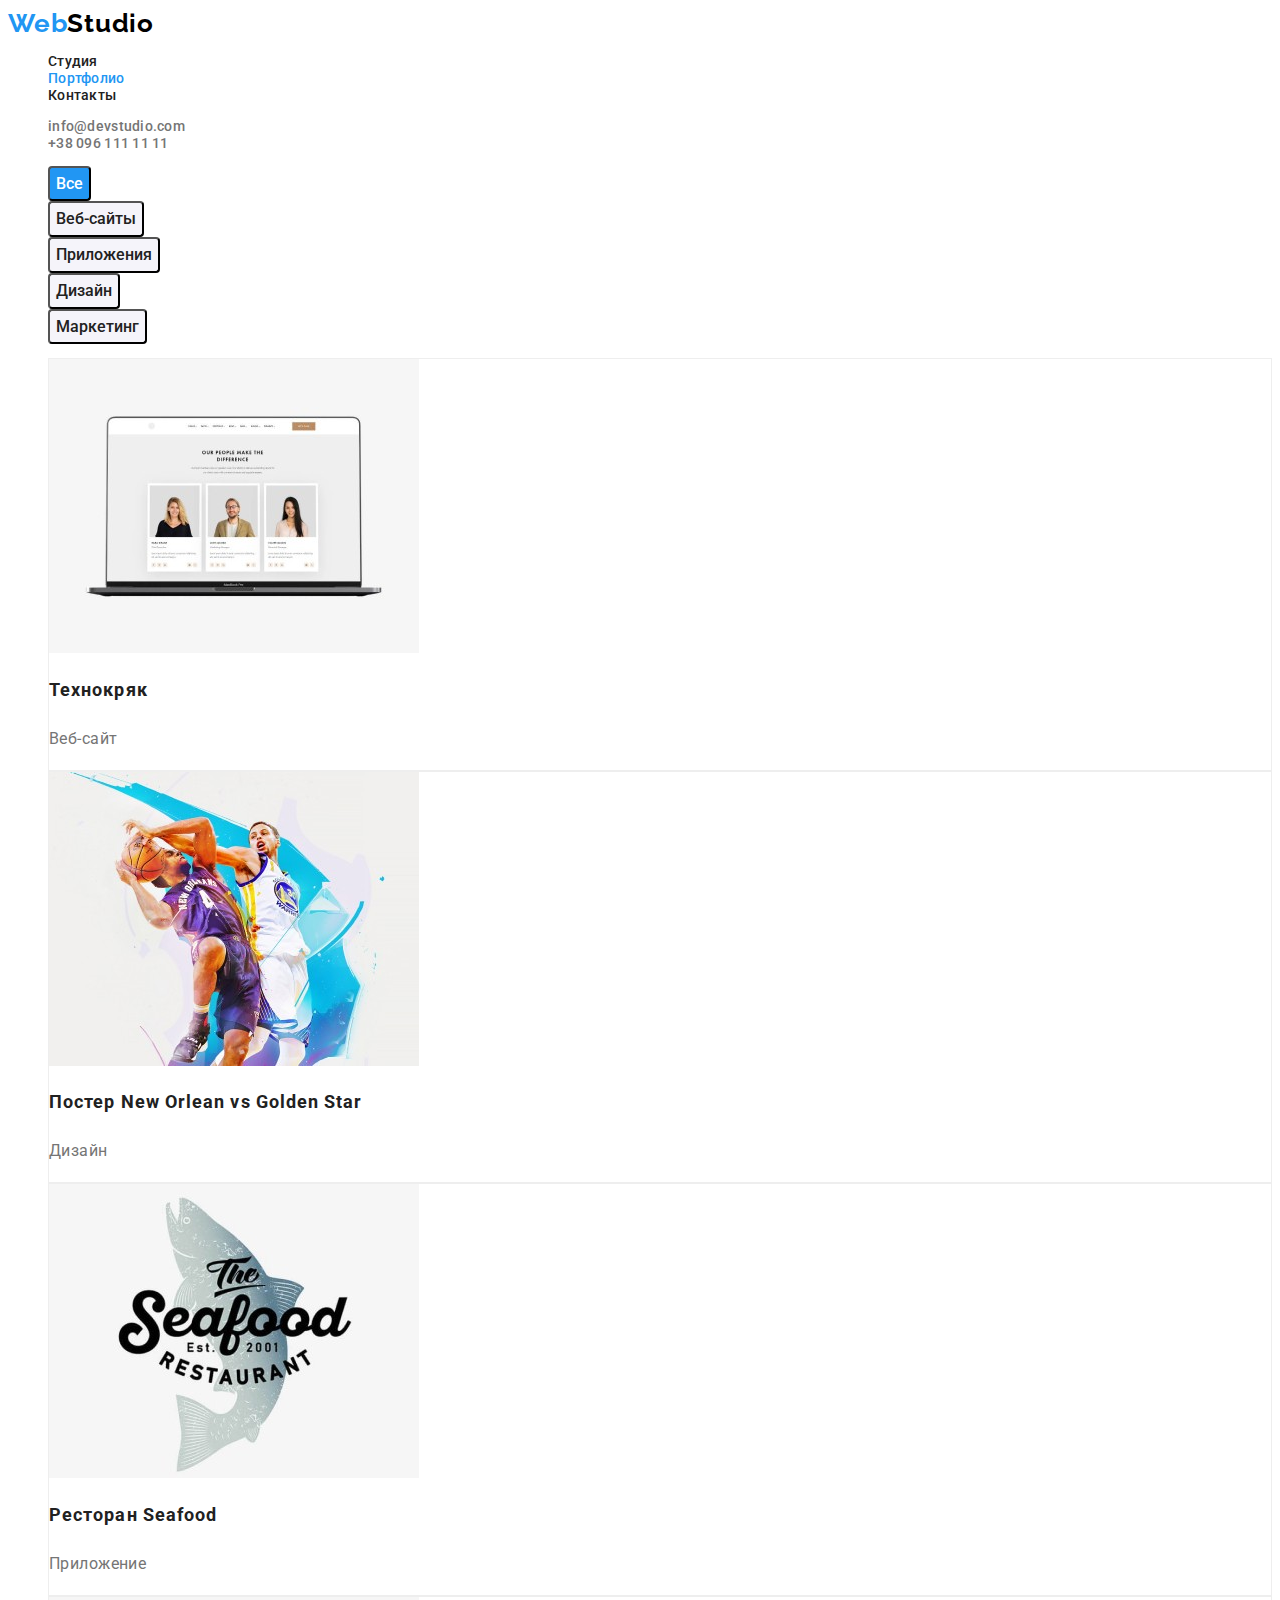
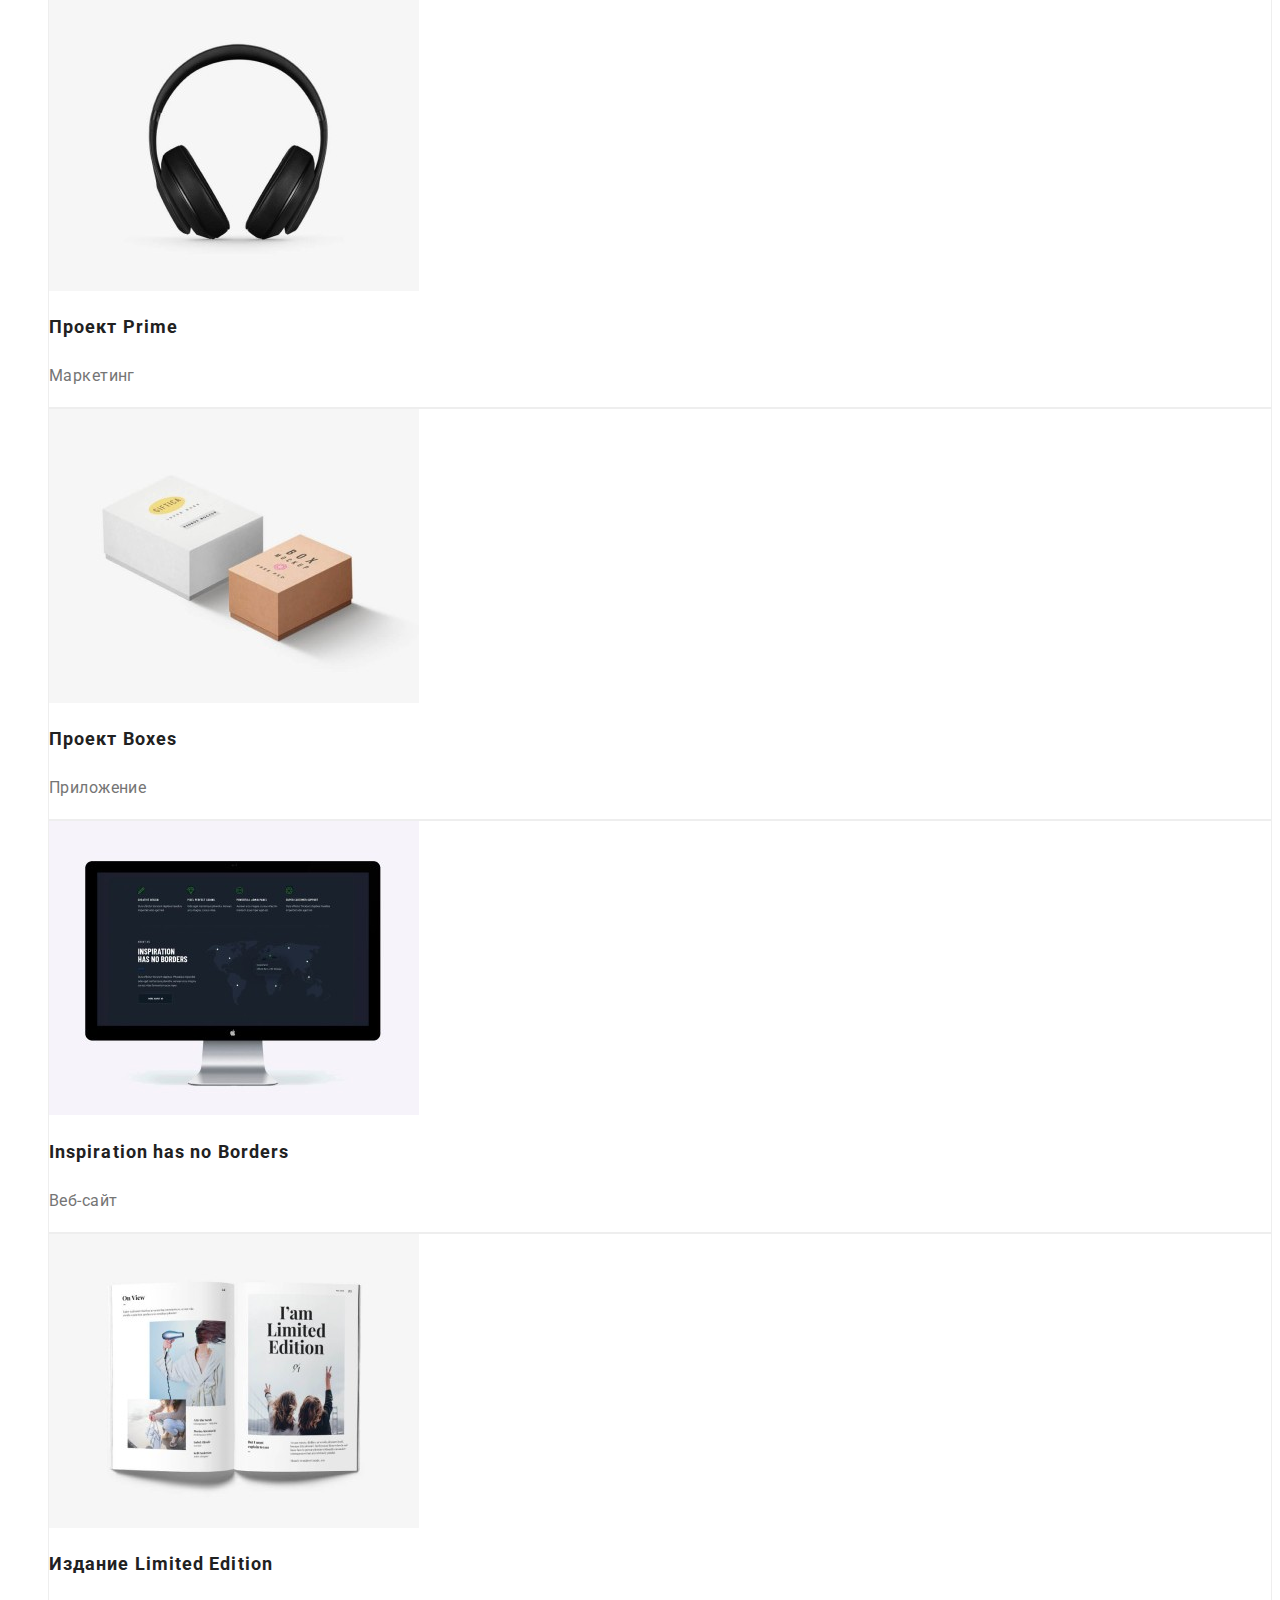
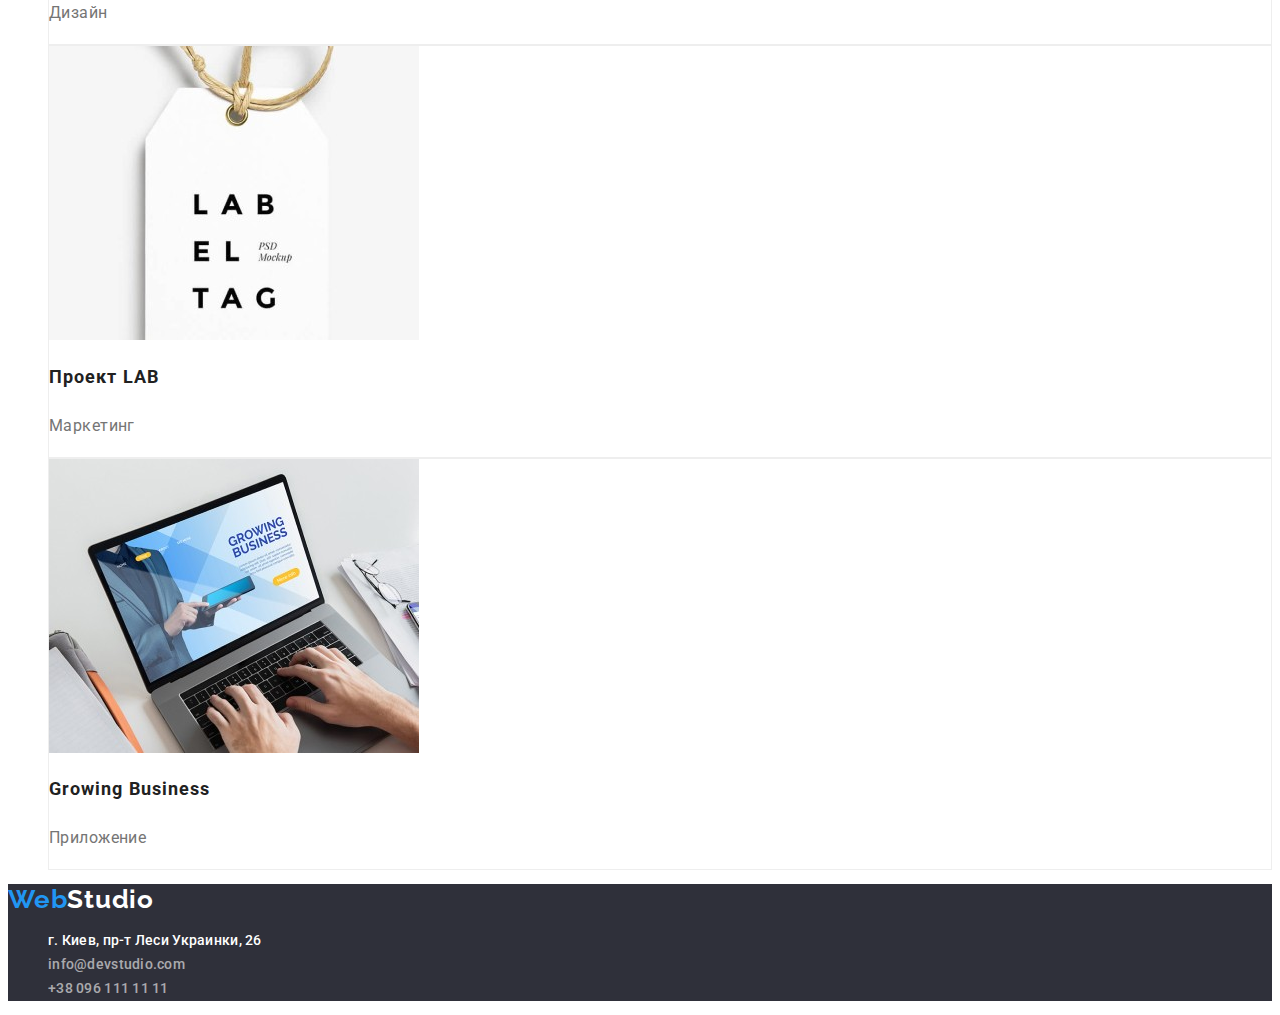
==== portfolio.html @ 84f5061e "Initial commit" ====
<!DOCTYPE html>
<html lang="en">
  <head>
    <meta charset="UTF-8" />
    <meta http-equiv="X-UA-Compatible" content="IE=edge" />
    <meta name="viewport" content="width=device-width, initial-scale=1.0" />
    <title>Portfolio</title>
    <!-- Project fonts -->
    <link rel="preconnect" href="https://fonts.googleapis.com" />
    <link rel="preconnect" href="https://fonts.gstatic.com" crossorigin />
    <link
      href="https://fonts.googleapis.com/css2?family=Raleway:wght@700&family=Roboto:wght@400;500;700;900&display=swap"
      rel="stylesheet" />
    <!-- Custom styles -->
    <link rel="stylesheet" href="./css/styles.css" />
  </head>
  <body>
    <!-- Шапка сайту -->
    <header class="header">
      <a href="./index.html" class="logo">Web<span class="logo-black">Studio</span> </a>
      <nav class="navigator">
        <ul class="list">
          <li><a class="navigator-link" href="./index.html">Студия</a></li>
          <li><a class="navigator-link current" href="./portfolio.html">Портфолио</a></li>
          <li><a class="navigator-link" href="#contacts">Контакты</a></li>
        </ul>
      </nav>
      <ul class="list">
        <li><a class="contacts-item" href="mailto:info@devstudio.com">info@devstudio.com</a></li>
        <li><a class="contacts-item" href="tel:380961111111">+38 096 111 11 11</a></li>
      </ul>
    </header>
    <main>
      <h1 class="invisible">Портфолио</h1>
      <!-- Кнопки вибору -->
      <ul class="list cards-btn">
        <li><button class="btn current" type="button">Все</button></li>
        <li><button class="btn" type="button">Веб-сайты</button></li>
        <li><button class="btn" type="button">Приложения</button></li>
        <li><button class="btn" type="button">Дизайн</button></li>
        <li><button class="btn" type="button">Маркетинг</button></li>
      </ul>
      <!-- Картки вибіркового перегляду  -->
      <ul class="list cards">
        <li class="item">
        <a class="card" href="">
            <img src="./images/portfolio/img1.jpg" width="370" alt="Технокряк" />
            <h2 class="card-title" >Технокряк</h2>
            <p class="card-type" >Веб-сайт</p>
          </a>
        </li>
        <li class="item">
          <a class="card" href="">
            <img
              src="./images/portfolio/img2.jpg"
              width="370"
              alt="Постер New Orlean vs Golden Star"
            />
            <h2 class="card-title">Постер New Orlean vs Golden Star</h2>
            <p class="card-type">Дизайн</p>
          </a>
        </li>
        <li class="item">
          <a class="card" href="">
            <img src="./images/portfolio/img3.jpg" width="370" alt="Ресторан Seafood" />
            <h2 class="card-title">Ресторан Seafood</h2>
            <p class="card-type">Приложение</p>
          </a>
        </li>
        <li class="item">
          <a class="card" href="">
            <img src="./images/portfolio/img4.jpg" width="370" alt="Проект Prime" />
            <h2 class="card-title">Проект Prime</h2>
            <p class="card-type">Маркетинг</p>
          </a>
        </li>
        <li class="item">
          <a class="card" href="">
            <img src="./images/portfolio/img5.jpg" width="370" alt="Проект Boxes" />
            <h2 class="card-title">Проект Boxes</h2>
            <p class="card-type">Приложение</p>
          </a>
        </li>
        <li class="item">
          <a class="card" href="">
            <img src="./images/portfolio/img6.jpg" width="370" alt="Inspiration has no Borders" />
            <h2 class="card-title">Inspiration has no Borders</h2>
            <p class="card-type">Веб-сайт</p>
          </a>
        </li>
        <li class="item">
          <a class="card" href="">
            <img src="./images/portfolio/img7.jpg" width="370" alt="Издание Limited Edition" />
            <h2 class="card-title">Издание Limited Edition</h2>
            <p class="card-type">Дизайн</p>
          </a>
        </li>
        <li class="item">
          <a class="card" href="">
            <img src="./images/portfolio/img8.jpg" width="370" alt="Проект LAB" />
            <h2 class="card-title">Проект LAB</h2>
            <p class="card-type">Маркетинг</p>
          </a>
        </li>
        <li class="item">
          <a class="card" href="">
            <img src="./images/portfolio/img9.jpg" width="370" alt="Growing Business" />
            <h2 class="card-title">Growing Business</h2>
            <p class="card-type">Приложение</p>
          </a>
        </li>
      </ul>
    </main>
    <footer class="footer">
      <a class="logo" href="./index.html">Web<span class="logo-white">Studio</span> </a>
      <address class="address" id="contacts">
        <ul class="list">
          <li>
            <a
              class="contacts-item ads"
              href="//goo.gl/maps/XvVAJL7zwZZcy64VA"
              target="_blank"
              rel="noopener noreferrer"
              >г. Киев, пр-т Леси Украинки, 26</a
            >
          </li>
          <li><a class="contacts-item mail" href="mailto:info@devstudio.com">info@devstudio.com</a></li>
          <li><a class="contacts-item tel" href="tel:380961111111">+38 096 111 11 11</a></li>
        </ul>
      </address>
    </footer>
  </body>
</html>
---- css/styles.css ----
:root {
    /*    Шрифти    */
    --primary-font: 'Roboto',  sans-serif;
    --secondary-font: 'Raleway', sans-serif;
    /*    Колір тексту    */
    --primary-text-color: #212121;
    --secondary-text-color: #757575;
    --third-text-color: #FFFFFF;
    --accent-color: #2196f3;
    /*    Колір фону    */
    --primary-bg-color: #FFFFFF;
    --secondary-bg-color: #F5F4FA;
}

body {
    background-color:var(--primary-bg-color);
    font-family: var(--primary-font);
    font-size: 14px;
    line-height: 1.17;
    letter-spacing: 0.03em;
 }

.list{ list-style: none;}
/* Прибираємо підкреслення посилань */
/* a {    text-decoration: none;} */
/* Прибирає маркування списків */
/* li {     list-style: none;} */


/* ============================== */
/*          H e a d e r           */
/* ============================== */

.header {background: var(--primary-bg-color);}

/* логотип */
.logo {
    color: var(--accent-color);
    font-family: var(--secondary-font);
    font-weight: 700;
    font-size: 26px;
    line-height: 1.19;
    letter-spacing: 0.03em;
    text-decoration: none;
}

.logo-black {
    color: black;
}
.logo-white {
    color: white;
}

/* меню навігатора */
.navigator-link {
    color: var(--primary-text-color);
    /* font-family: var(--primary-font); */
    font-weight: 500;
    line-height: 1.14;
    letter-spacing: 0.02em;
    text-decoration: none;
}
.navigator-link:hover,
.navigator-link:focus,
.current {
    color: var(--accent-color);
}

/* контакти */
.contacts-item {
    font-weight: 500;
    line-height: 1.14;
    letter-spacing: 0.02em;
    list-style: none;
    text-decoration: none;
    color: var(--secondary-text-color);
}
.contacts-item:hover,
.contacts-item:focus {
    color: var(--accent-color);
}

/* ============================== */
/*            M a i n             */ 
/* ============================== */

/* Секція "герой" */
.hero {
    background-color: #2F303A;
}
.hero-title {  
    font-weight: 900;
    font-size: 44px;
    line-height: 1.36;
    text-align: center;
    letter-spacing: 0.06em;
    text-transform: uppercase;
    color: var(--third-text-color);
}
.hero-btn {
    font-family:inherit;
    font-weight: 700;
    font-size: 16px;
    line-height: 1.88;
    letter-spacing: 0.06em;
    cursor: pointer;
    background-color: var(--accent-color);
    color: var(--third-text-color);
}


/* Назви секцій  */
.section-title {
    font-weight: 700;
    font-size: 36px;
    line-height: 1.16;
    text-align: center;
    color: var(--primary-text-color);
}

/* Секція "Переваги" */
.invisible {
    position: absolute;
    white-space: nowrap;
    width: 1px;
    height: 1px;
    overflow: hidden;
    border: 0;
    padding: 0;
    clip: rect(0 0 0 0);
    clip-path: inset(50%);
    margin: -1px;
}
.advantage {
    font-weight: 700;
    font-size: 14px;
    line-height: 1.14;
    text-transform: uppercase;
    color: var(--primary-text-color);
} 
.text {
    line-height: 1.71;
    color:var(--secondary-text-color);
}

/* Секція "Команда" */

.comand {
    background: var(--secondary-bg-color);
}
.comand-card{
    background: var(--primary-bg-color);
    box-shadow: 0px 1px 3px rgba(0, 0, 0, 0.12),
    0px 1px 1px rgba(0, 0, 0, 0.14),
    0px 2px 1px rgba(0, 0, 0, 0.2);
    border-radius: 0px 0px 4px 4px;
}
.person {
    font-weight: 500;
    font-size: 16px;
    line-height: 1.19;
    text-align: center;
}
.person-prof {
    font-size: 16px;
    line-height: 1.19;
    text-align: center;    
    color: var(--secondary-text-color);
}

/* ============================== */
/*         F o o t e r            */
/* ============================== */

.footer {
    background: #2F303A;
}
/* .footer .contacts-item{
    font-weight: 400;
    line-height: 1.71;
    font-style: normal; 
} */
.address {
    line-height: 1.71;
    font-style: normal;
}
.ads {
    text-decoration: none;
    color:var(--third-text-color)
}
.mail, .tel{
    text-decoration: none;
    color: rgba(255, 255, 255, 0.6);
}

/* ============================== */
/*      P o r t f o l i o         */
/* ============================== */


/* Портфолио - кнопки */
.btn {
    font-family: inherit;
    font-weight: 500;
    font-size: 16px;
    line-height: 1.86;
    text-align: center;
    color: var(--primary-text-color);
    background: var(--secondary-bg-color);
    border-radius: 4px;
}
.btn:hover, 
.btn:focus {
    color: var(--third-text-color);
    background: var(--accent-color);
    box-shadow: 0px 3px 1px rgba(0, 0, 0, 0.1),
    0px 1px 2px rgba(0, 0, 0, 0.08),
    0px 2px 2px rgba(0, 0, 0, 0.12);
    border-radius: 4px;
    cursor:pointer;
}
.btn.current {
    color: var(--third-text-color);
    background: var(--accent-color);
}

/* Портфоліо - картки */
.cards>.item{
    background: var(--primary-bg-color);
    border: 1px solid #EEEEEE;
    box-sizing: border-box;
}
.card {
    text-decoration: none;
}
.card-title{
    font-weight: 700;
    font-size: 18px;
    line-height: 2;
    letter-spacing: 0.06em;
    color: var(--primary-text-color)
}
.card-type{
    font-size: 16px;
    line-height: 1.88;
    color: var(--secondary-text-color);
}
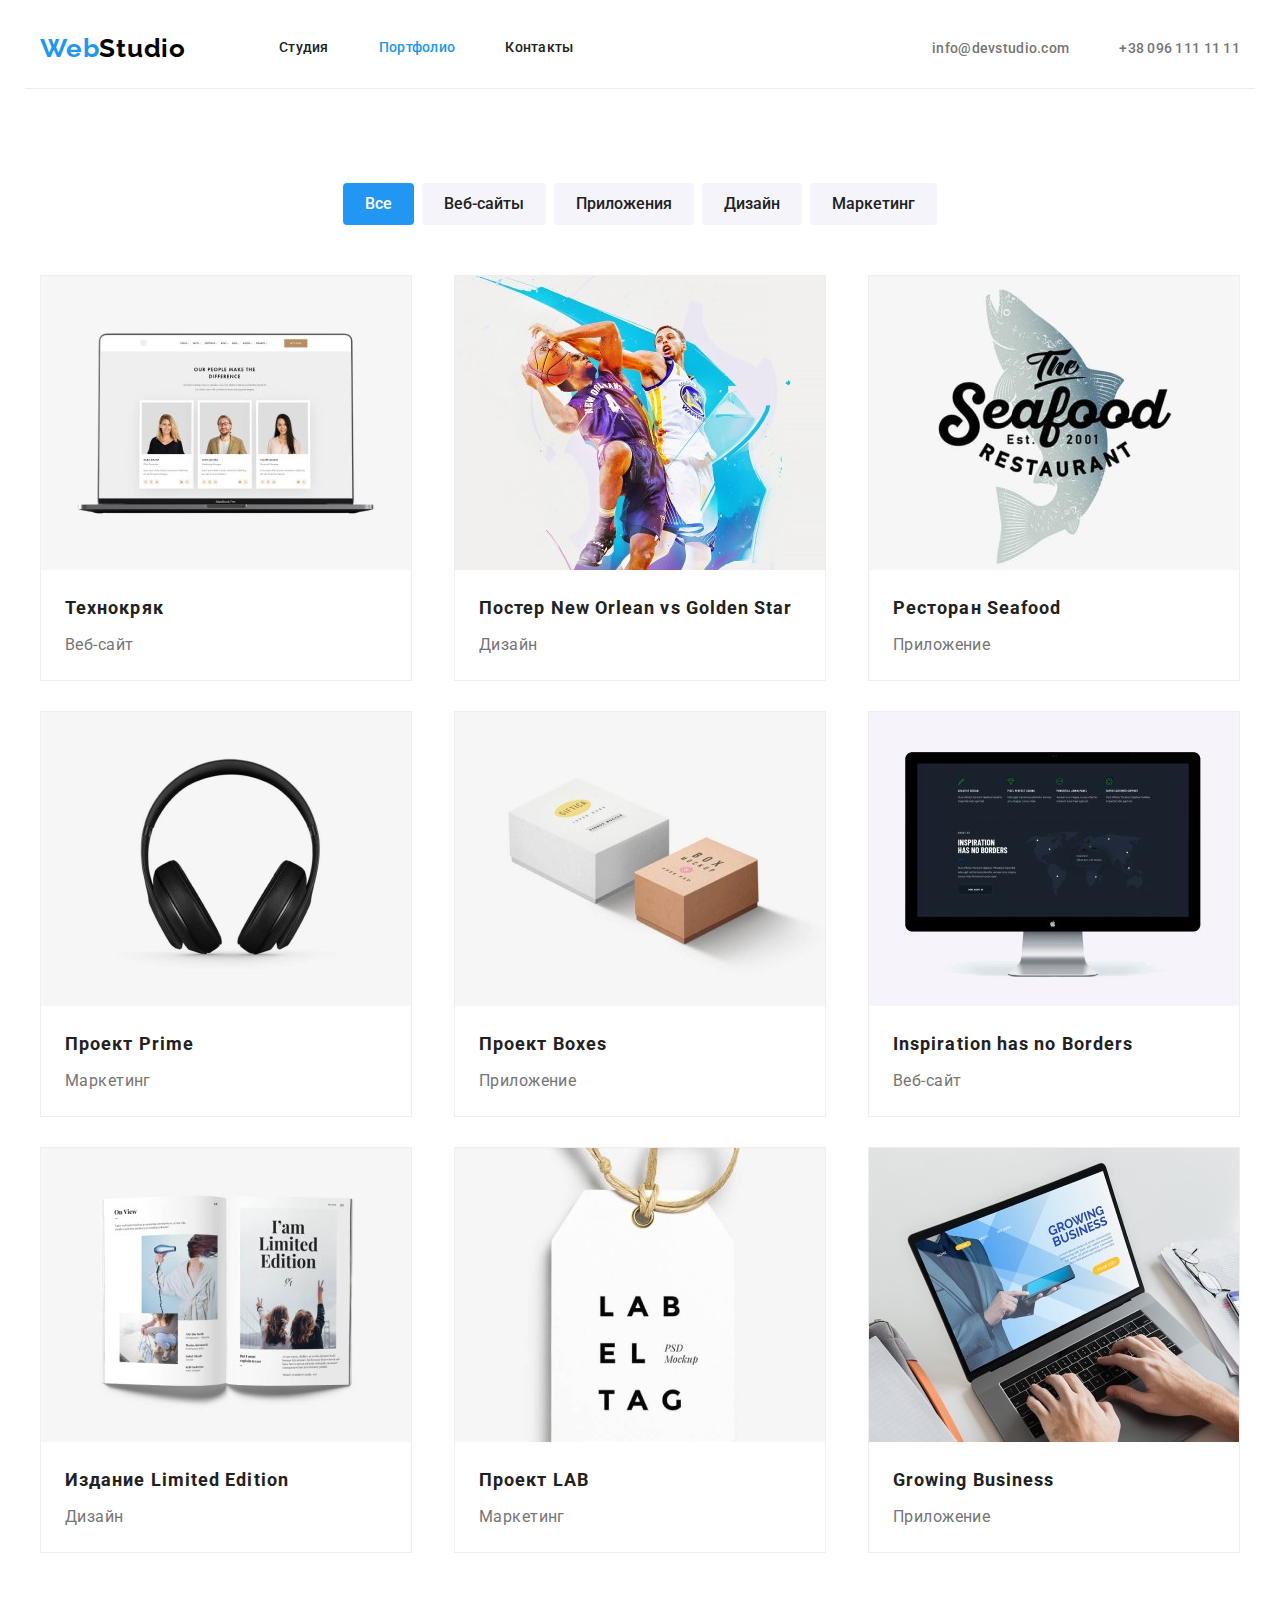
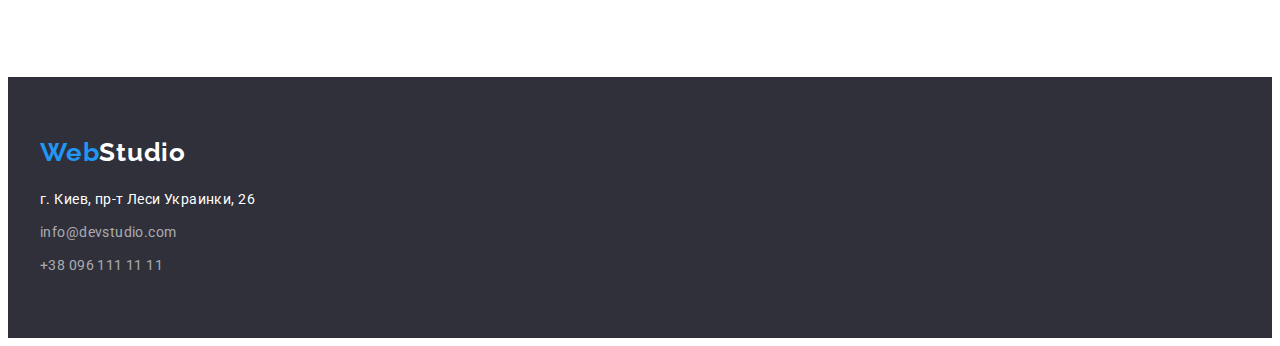
==== commit e62c1f55: "add blocks and flexboxes" ====
--- a/portfolio.html
+++ b/portfolio.html
@@ -10,124 +10,173 @@
     <link rel="preconnect" href="https://fonts.gstatic.com" crossorigin />
     <link
       href="https://fonts.googleapis.com/css2?family=Raleway:wght@700&family=Roboto:wght@400;500;700;900&display=swap"
-      rel="stylesheet" />
+      rel="stylesheet"
+    />
+    <!-- Normalize -->
+    <link
+      rel="stylesheet"
+      href="https://cdnjs.cloudflare.com/ajax/libs/modern-normalize/1.1.0/modern-normalize.min.css"
+      integrity="sha512-wpPYUAdjBVSE4KJnH1VR1HeZfpl1ub8YT/NKx4PuQ5NmX2tKuGu6U/JRp5y+Y8XG2tV+wKQpNHVUX03MfMFn9Q=="
+      crossorigin="anonymous"
+      referrerpolicy="no-referrer"
+    />
     <!-- Custom styles -->
     <link rel="stylesheet" href="./css/styles.css" />
   </head>
   <body>
     <!-- Шапка сайту -->
     <header class="header">
-      <a href="./index.html" class="logo">Web<span class="logo-black">Studio</span> </a>
-      <nav class="navigator">
-        <ul class="list">
-          <li><a class="navigator-link" href="./index.html">Студия</a></li>
-          <li><a class="navigator-link current" href="./portfolio.html">Портфолио</a></li>
-          <li><a class="navigator-link" href="#contacts">Контакты</a></li>
+      <div class="container header-container">
+        <a href="./index.html" class="logo">Web<span class="logo-black">Studio</span> </a>
+        <nav class="navigator">
+          <ul class="list navigator-list">
+            <li class="navigator-item"><a class="navigator-link" href="./index.html">Студия</a></li>
+            <li class="navigator-item">
+              <a class="navigator-link current" href="./portfolio.html">Портфолио</a>
+            </li>
+            <li class="navigator-item"><a class="navigator-link" href="#contacts">Контакты</a></li>
+          </ul>
+        </nav>
+        <ul class="list contacts-list">
+          <li class="contacts-item">
+            <a class="contacts" href="mailto:info@devstudio.com">info@devstudio.com</a>
+          </li>
+          <li class="contacts-item">
+            <a class="contacts" href="tel:380961111111">+38 096 111 11 11</a>
+          </li>
         </ul>
-      </nav>
-      <ul class="list">
-        <li><a class="contacts-item" href="mailto:info@devstudio.com">info@devstudio.com</a></li>
-        <li><a class="contacts-item" href="tel:380961111111">+38 096 111 11 11</a></li>
-      </ul>
+      </div>
     </header>
     <main>
-      <h1 class="invisible">Портфолио</h1>
-      <!-- Кнопки вибору -->
-      <ul class="list cards-btn">
-        <li><button class="btn current" type="button">Все</button></li>
-        <li><button class="btn" type="button">Веб-сайты</button></li>
-        <li><button class="btn" type="button">Приложения</button></li>
-        <li><button class="btn" type="button">Дизайн</button></li>
-        <li><button class="btn" type="button">Маркетинг</button></li>
-      </ul>
-      <!-- Картки вибіркового перегляду  -->
-      <ul class="list cards">
-        <li class="item">
-        <a class="card" href="">
-            <img src="./images/portfolio/img1.jpg" width="370" alt="Технокряк" />
-            <h2 class="card-title" >Технокряк</h2>
-            <p class="card-type" >Веб-сайт</p>
-          </a>
-        </li>
-        <li class="item">
-          <a class="card" href="">
-            <img
-              src="./images/portfolio/img2.jpg"
-              width="370"
-              alt="Постер New Orlean vs Golden Star"
-            />
-            <h2 class="card-title">Постер New Orlean vs Golden Star</h2>
-            <p class="card-type">Дизайн</p>
-          </a>
-        </li>
-        <li class="item">
-          <a class="card" href="">
-            <img src="./images/portfolio/img3.jpg" width="370" alt="Ресторан Seafood" />
-            <h2 class="card-title">Ресторан Seafood</h2>
-            <p class="card-type">Приложение</p>
-          </a>
-        </li>
-        <li class="item">
-          <a class="card" href="">
-            <img src="./images/portfolio/img4.jpg" width="370" alt="Проект Prime" />
-            <h2 class="card-title">Проект Prime</h2>
-            <p class="card-type">Маркетинг</p>
-          </a>
-        </li>
-        <li class="item">
-          <a class="card" href="">
-            <img src="./images/portfolio/img5.jpg" width="370" alt="Проект Boxes" />
-            <h2 class="card-title">Проект Boxes</h2>
-            <p class="card-type">Приложение</p>
-          </a>
-        </li>
-        <li class="item">
-          <a class="card" href="">
-            <img src="./images/portfolio/img6.jpg" width="370" alt="Inspiration has no Borders" />
-            <h2 class="card-title">Inspiration has no Borders</h2>
-            <p class="card-type">Веб-сайт</p>
-          </a>
-        </li>
-        <li class="item">
-          <a class="card" href="">
-            <img src="./images/portfolio/img7.jpg" width="370" alt="Издание Limited Edition" />
-            <h2 class="card-title">Издание Limited Edition</h2>
-            <p class="card-type">Дизайн</p>
-          </a>
-        </li>
-        <li class="item">
-          <a class="card" href="">
-            <img src="./images/portfolio/img8.jpg" width="370" alt="Проект LAB" />
-            <h2 class="card-title">Проект LAB</h2>
-            <p class="card-type">Маркетинг</p>
-          </a>
-        </li>
-        <li class="item">
-          <a class="card" href="">
-            <img src="./images/portfolio/img9.jpg" width="370" alt="Growing Business" />
-            <h2 class="card-title">Growing Business</h2>
-            <p class="card-type">Приложение</p>
-          </a>
-        </li>
-      </ul>
+      <section class="section portfolio">
+        <h1 class="invisible">Портфолио</h1>
+        <!-- Кнопки вибору -->
+        <div class="container">
+          <ul class="list btn-list">
+            <li class="btn-item"><button class="btn current" type="button">Все</button></li>
+            <li class="btn-item"><button class="btn" type="button">Веб-сайты</button></li>
+            <li class="btn-item"><button class="btn" type="button">Приложения</button></li>
+            <li class="btn-item"><button class="btn" type="button">Дизайн</button></li>
+            <li class="btn-item"><button class="btn" type="button">Маркетинг</button></li>
+          </ul>
+        </div>
+        <!-- Картки вибіркового перегляду  -->
+        <div class="container">
+          <ul class="list cards-list">
+            <li class="cards-item">
+              <a class="card" href="">
+                <img src="./images/portfolio/img1.jpg" width="370" alt="Технокряк" />
+                <div class="card-text-bloc">
+                  <h2 class="card-title">Технокряк</h2>
+                  <p class="card-type">Веб-сайт</p>
+                </div>
+              </a>
+            </li>
+            <li class="cards-item">
+              <a class="card" href="">
+                <img
+                  src="./images/portfolio/img2.jpg"
+                  width="370"
+                  alt="Постер New Orlean vs Golden Star"
+                />
+                <div class="card-text-bloc">
+                  <h2 class="card-title">Постер New Orlean vs Golden Star</h2>
+                  <p class="card-type">Дизайн</p>
+                </div>
+              </a>
+            </li>
+            <li class="cards-item">
+              <a class="card" href="">
+                <img src="./images/portfolio/img3.jpg" width="370" alt="Ресторан Seafood" />
+                <div class="card-text-bloc">
+                  <h2 class="card-title">Ресторан Seafood</h2>
+                  <p class="card-type">Приложение</p>
+                </div>
+              </a>
+            </li>
+            <li class="cards-item">
+              <a class="card" href="">
+                <img src="./images/portfolio/img4.jpg" width="370" alt="Проект Prime" />
+                <div class="card-text-bloc">
+                  <h2 class="card-title">Проект Prime</h2>
+                  <p class="card-type">Маркетинг</p>
+                </div>
+              </a>
+            </li>
+            <li class="cards-item">
+              <a class="card" href="">
+                <img src="./images/portfolio/img5.jpg" width="370" alt="Проект Boxes" />
+                <div class="card-text-bloc">
+                  <h2 class="card-title">Проект Boxes</h2>
+                  <p class="card-type">Приложение</p>
+                </div>
+              </a>
+            </li>
+            <li class="cards-item">
+              <a class="card" href="">
+                <img
+                  src="./images/portfolio/img6.jpg"
+                  width="370"
+                  alt="Inspiration has no Borders"
+                />
+                <div class="card-text-bloc">
+                  <h2 class="card-title">Inspiration has no Borders</h2>
+                  <p class="card-type">Веб-сайт</p>
+                </div>
+              </a>
+            </li>
+            <li class="cards-item">
+              <a class="card" href="">
+                <img src="./images/portfolio/img7.jpg" width="370" alt="Издание Limited Edition" />
+                <div class="card-text-bloc">
+                  <h2 class="card-title">Издание Limited Edition</h2>
+                  <p class="card-type">Дизайн</p>
+                </div>
+              </a>
+            </li>
+            <li class="cards-item">
+              <a class="card" href="">
+                <img src="./images/portfolio/img8.jpg" width="370" alt="Проект LAB" />
+                <div class="card-text-bloc">
+                  <h2 class="card-title">Проект LAB</h2>
+                  <p class="card-type">Маркетинг</p>
+                </div>
+              </a>
+            </li>
+            <li class="cards-item">
+              <a class="card" href="">
+                <img src="./images/portfolio/img9.jpg" width="370" alt="Growing Business" />
+                <div class="card-text-bloc">
+                  <h2 class="card-title">Growing Business</h2>
+                  <p class="card-type">Приложение</p>
+                </div>
+              </a>
+            </li>
+          </ul>
+        </div>
+      </section>
     </main>
     <footer class="footer">
-      <a class="logo" href="./index.html">Web<span class="logo-white">Studio</span> </a>
-      <address class="address" id="contacts">
-        <ul class="list">
-          <li>
-            <a
-              class="contacts-item ads"
-              href="//goo.gl/maps/XvVAJL7zwZZcy64VA"
-              target="_blank"
-              rel="noopener noreferrer"
-              >г. Киев, пр-т Леси Украинки, 26</a
-            >
-          </li>
-          <li><a class="contacts-item mail" href="mailto:info@devstudio.com">info@devstudio.com</a></li>
-          <li><a class="contacts-item tel" href="tel:380961111111">+38 096 111 11 11</a></li>
-        </ul>
-      </address>
+      <div class="container">
+        <a class="logo" href="./index.html">Web<span class="logo-white">Studio</span> </a>
+        <address class="address" id="contacts">
+          <ul class="list address-list">
+            <li class="ads-item">
+              <a
+                class="ads"
+                href="//goo.gl/maps/XvVAJL7zwZZcy64VA"
+                target="_blank"
+                rel="noopener noreferrer"
+                >г. Киев, пр-т Леси Украинки, 26</a
+              >
+            </li>
+            <li class="ads-item">
+              <a class="mail" href="mailto:info@devstudio.com">info@devstudio.com</a>
+            </li>
+            <li class="ads-item"><a class="tel" href="tel:380961111111">+38 096 111 11 11</a></li>
+          </ul>
+        </address>
+      </div>
     </footer>
   </body>
 </html>
--- a/css/styles.css
+++ b/css/styles.css
@@ -19,22 +19,43 @@
     line-height: 1.17;
     letter-spacing: 0.03em;
  }
-
-.list{ list-style: none;}
-/* Прибираємо підкреслення посилань */
-/* a {    text-decoration: none;} */
-/* Прибирає маркування списків */
-/* li {     list-style: none;} */
-
+ h1, h2, h3, h4, h5, h6, p{
+     margin: 0;
+ }
+ img{
+     display: block;
+    max-width: 100%;
+    height: auto;
+ }
+
+.container{
+    /* outline: 1px solid red; */
+    width: 1200px;
+    padding-left: 15px;
+    padding-right: 15px;
+    margin-left: auto;
+    margin-right: auto;
+}
+.list{ 
+    list-style: none;
+    padding: 0;
+    margin: 0;
+}
 
 /* ============================== */
 /*          H e a d e r           */
 /* ============================== */
 
 .header {background: var(--primary-bg-color);}
-
+.header-container{
+    display: flex;
+    align-items: center;
+    border-bottom: 1px solid #ECECEC;
+}
 /* логотип */
 .logo {
+    margin-right: 93px;
+
     color: var(--accent-color);
     font-family: var(--secondary-font);
     font-weight: 700;
@@ -43,7 +64,6 @@
     letter-spacing: 0.03em;
     text-decoration: none;
 }
-
 .logo-black {
     color: black;
 }
@@ -52,7 +72,21 @@
 }
 
 /* меню навігатора */
+.navigator-list{
+    display: flex;
+    align-items: center;
+}
+.navigator-item {
+    margin-right: 50px;
+}
+.navigator-item:last-child{
+    margin: 0;
+}
 .navigator-link {
+    display: block;
+    padding-top: 32px;
+    padding-bottom: 32px;
+
     color: var(--primary-text-color);
     /* font-family: var(--primary-font); */
     font-weight: 500;
@@ -67,7 +101,12 @@
 }
 
 /* контакти */
-.contacts-item {
+.contacts-list {
+    display: flex;
+    margin-left: auto;
+    align-items: center;
+}
+.contacts {
     font-weight: 500;
     line-height: 1.14;
     letter-spacing: 0.02em;
@@ -75,20 +114,34 @@
     text-decoration: none;
     color: var(--secondary-text-color);
 }
-.contacts-item:hover,
-.contacts-item:focus {
+.contacts:hover,
+.contacts:focus {
     color: var(--accent-color);
 }
+.contacts-item:first-child{
+    margin-right: 50px;
+}
 
 /* ============================== */
 /*            M a i n             */ 
 /* ============================== */
 
 /* Секція "герой" */
-.hero {
+.hero {   
+    margin-bottom: 94px; 
     background-color: #2F303A;
 }
-.hero-title {  
+.hero-container{
+    padding-top: 200px;
+    padding-bottom: 200px;
+    text-align: center;
+}
+.hero-title { 
+    margin-right: auto;
+    margin-left: auto;
+    width: 696px;
+    margin-bottom: 30px;
+
     font-weight: 900;
     font-size: 44px;
     line-height: 1.36;
@@ -98,6 +151,11 @@
     color: var(--third-text-color);
 }
 .hero-btn {
+    display: inline-block;
+    min-width: 200px;
+    border-radius: 4px;
+    padding: 10px 32px;
+
     font-family:inherit;
     font-weight: 700;
     font-size: 16px;
@@ -119,6 +177,9 @@
 }
 
 /* Секція "Переваги" */
+.advantage {
+    padding-bottom: 94px;
+}
 .invisible {
     position: absolute;
     white-space: nowrap;
@@ -131,21 +192,43 @@
     clip-path: inset(50%);
     margin: -1px;
 }
-.advantage {
+.adv-list,
+.work-list,
+.comand-list {
+    display: flex;
+    align-items: center;
+    justify-content: space-between;
+}
+.adv-item{
+    width: 270px;
+}
+.adv-title {
+    margin-bottom: 10px;
+
     font-weight: 700;
     font-size: 14px;
     line-height: 1.14;
     text-transform: uppercase;
     color: var(--primary-text-color);
 } 
-.text {
+.adv-text {
     line-height: 1.71;
     color:var(--secondary-text-color);
 }
 
+/* Секція "Чим ми займаємось" */
+.work{
+    padding-bottom: 150px;
+}
+.work .section-title,
+.comand .section-title {
+    margin-bottom: 50px;
+}
+
 /* Секція "Команда" */
-
 .comand {
+    padding-top: 94px;
+    padding-bottom: 94px;
     background: var(--secondary-bg-color);
 }
 .comand-card{
@@ -155,13 +238,18 @@
     0px 2px 1px rgba(0, 0, 0, 0.2);
     border-radius: 0px 0px 4px 4px;
 }
-.person {
+.person{
+    padding-top: 30px;
+    padding-bottom: 30px;
+}
+.name {
+    margin-bottom: 10px;
     font-weight: 500;
     font-size: 16px;
     line-height: 1.19;
     text-align: center;
 }
-.person-prof {
+.prof {
     font-size: 16px;
     line-height: 1.19;
     text-align: center;    
@@ -173,17 +261,28 @@
 /* ============================== */
 
 .footer {
+    padding-top: 60px;
+    padding-bottom: 60px;
+
     background: #2F303A;
 }
-/* .footer .contacts-item{
-    font-weight: 400;
-    line-height: 1.71;
-    font-style: normal; 
-} */
+.footer .logo{
+    display: inline-block;
+    margin-bottom: 20px;
+}
 .address {
+    width: 230px;
     line-height: 1.71;
     font-style: normal;
 }
+.ads-item{
+    display: block;
+    width: 230px;
+    margin-bottom: 9px;
+}
+.ads-item:last-child{
+    margin-bottom: 0;
+}
 .ads {
     text-decoration: none;
     color:var(--third-text-color)
@@ -197,22 +296,42 @@
 /*      P o r t f o l i o         */
 /* ============================== */
 
+.portfolio {
+    padding-top: 94px;
+    padding-bottom: 94px;
+}
 
 /* Портфолио - кнопки */
+.btn-list{
+    display: flex;
+    align-items: center;
+    justify-content: center;
+}
+.btn-item{
+    margin-right: 8px;
+    margin-bottom: 50px;
+}
+.btn-item:last-child{
+    margin-right: 0;
+}
 .btn {
+    padding: 6px 22px;
+    border: none;
+
     font-family: inherit;
     font-weight: 500;
     font-size: 16px;
     line-height: 1.86;
     text-align: center;
     color: var(--primary-text-color);
-    background: var(--secondary-bg-color);
+    background-color: var(--secondary-bg-color);
     border-radius: 4px;
+    
 }
 .btn:hover, 
 .btn:focus {
     color: var(--third-text-color);
-    background: var(--accent-color);
+    background-color: var(--accent-color);
     box-shadow: 0px 3px 1px rgba(0, 0, 0, 0.1),
     0px 1px 2px rgba(0, 0, 0, 0.08),
     0px 2px 2px rgba(0, 0, 0, 0.12);
@@ -221,19 +340,31 @@
 }
 .btn.current {
     color: var(--third-text-color);
-    background: var(--accent-color);
+    background-color: var(--accent-color);
 }
 
 /* Портфоліо - картки */
-.cards>.item{
+.cards-list{
+    display: flex;
+    flex-wrap: wrap;
+    align-items: center;
+    justify-content: space-between;
+}
+.cards-item{
+    margin-bottom: 30px;
     background: var(--primary-bg-color);
     border: 1px solid #EEEEEE;
     box-sizing: border-box;
 }
+.card-text-bloc{
+    padding: 20px 24px;
+}
 .card {
     text-decoration: none;
 }
 .card-title{
+    margin-bottom: 4px;
+
     font-weight: 700;
     font-size: 18px;
     line-height: 2;
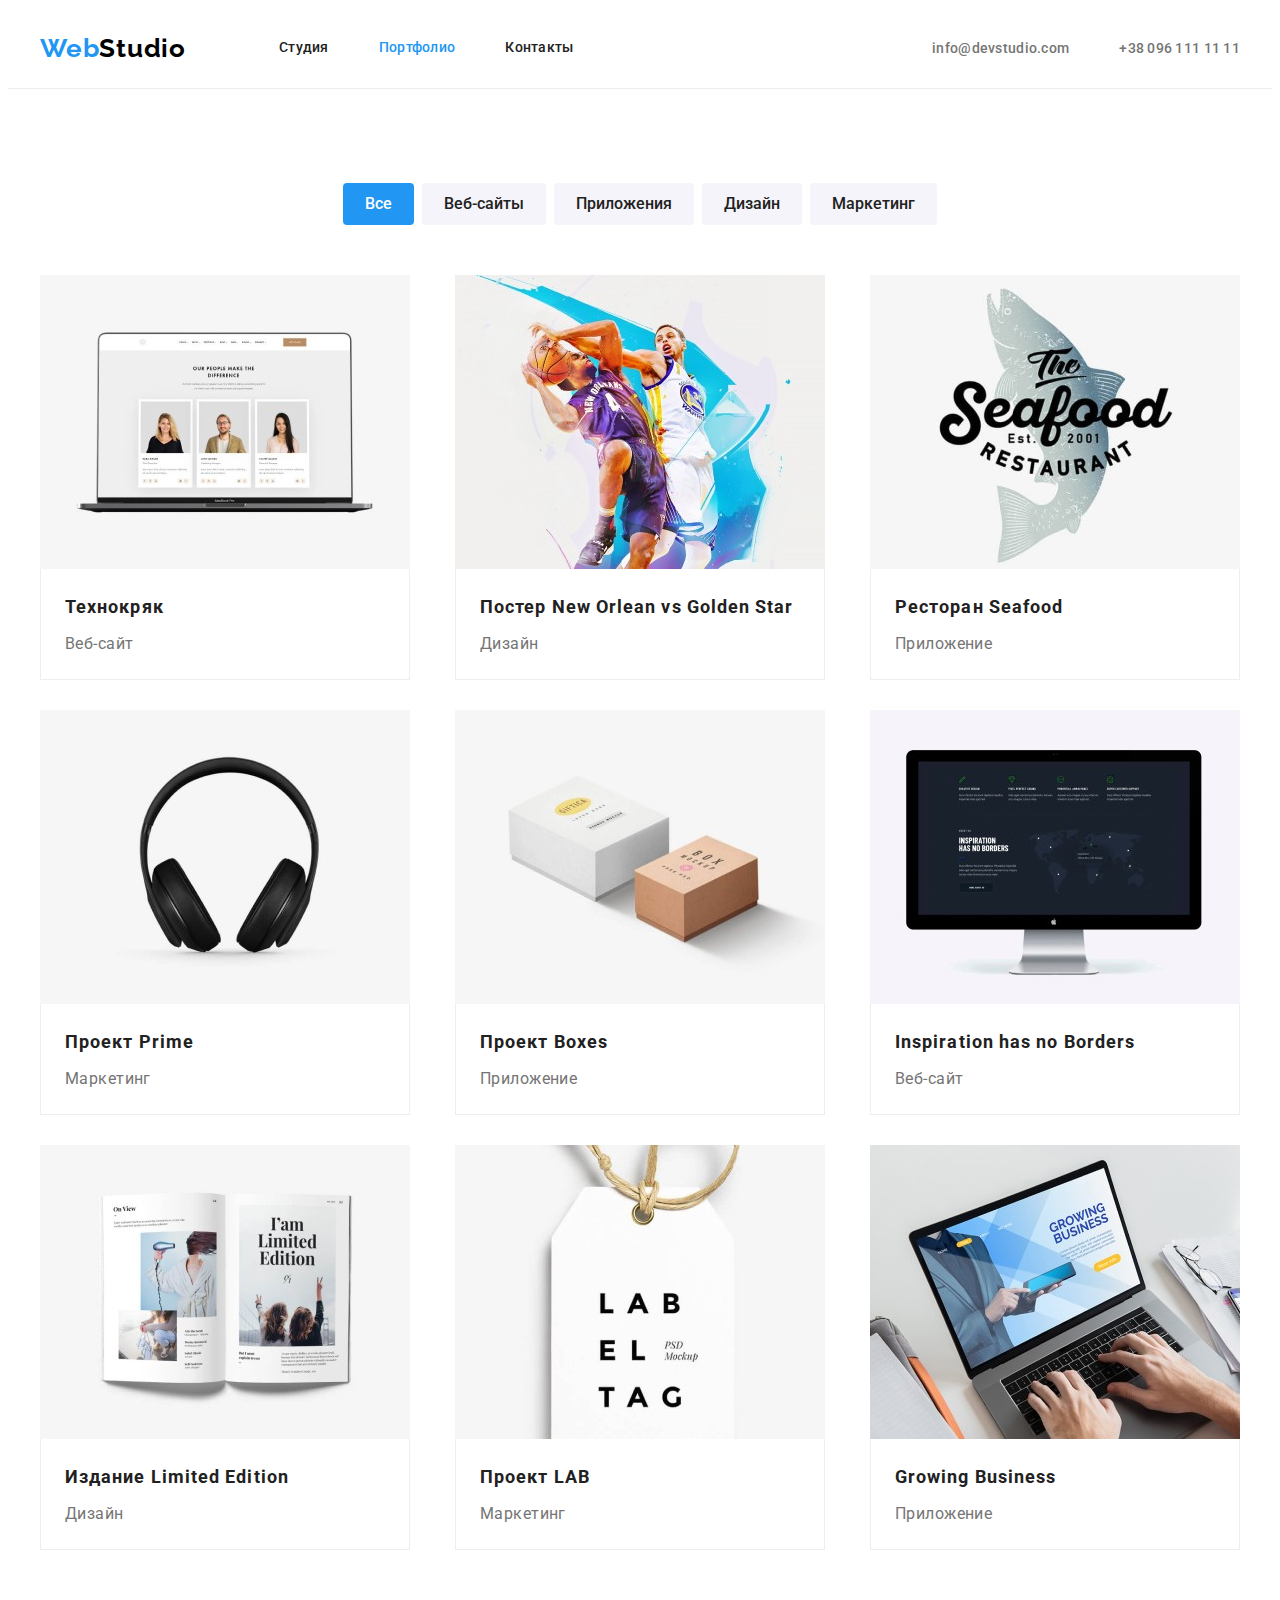
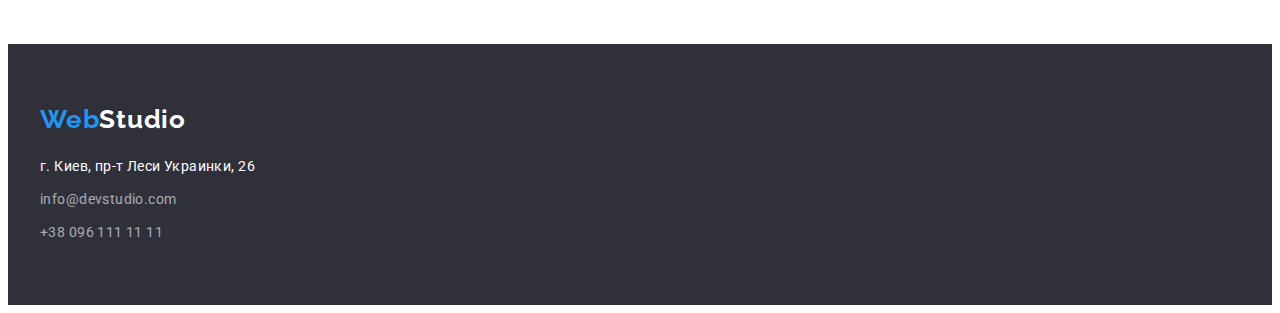
==== commit 1fa6f985: "corrected" ====
--- a/portfolio.html
+++ b/portfolio.html
@@ -52,101 +52,101 @@
         <h1 class="invisible">Портфолио</h1>
         <!-- Кнопки вибору -->
         <div class="container">
-          <ul class="list btn-list">
-            <li class="btn-item"><button class="btn current" type="button">Все</button></li>
-            <li class="btn-item"><button class="btn" type="button">Веб-сайты</button></li>
-            <li class="btn-item"><button class="btn" type="button">Приложения</button></li>
-            <li class="btn-item"><button class="btn" type="button">Дизайн</button></li>
-            <li class="btn-item"><button class="btn" type="button">Маркетинг</button></li>
+          <ul class="list button">
+            <li class="item"><button class="btn current" type="button">Все</button></li>
+            <li class="item"><button class="btn" type="button">Веб-сайты</button></li>
+            <li class="item"><button class="btn" type="button">Приложения</button></li>
+            <li class="item"><button class="btn" type="button">Дизайн</button></li>
+            <li class="item"><button class="btn" type="button">Маркетинг</button></li>
           </ul>
         </div>
         <!-- Картки вибіркового перегляду  -->
         <div class="container">
-          <ul class="list cards-list">
-            <li class="cards-item">
+          <ul class="list cards">
+            <li class="item">
               <a class="card" href="">
                 <img src="./images/portfolio/img1.jpg" width="370" alt="Технокряк" />
-                <div class="card-text-bloc">
+                <div class="text-bloc">
                   <h2 class="card-title">Технокряк</h2>
                   <p class="card-type">Веб-сайт</p>
                 </div>
               </a>
             </li>
-            <li class="cards-item">
+            <li class="item">
               <a class="card" href="">
                 <img
                   src="./images/portfolio/img2.jpg"
                   width="370"
                   alt="Постер New Orlean vs Golden Star"
                 />
-                <div class="card-text-bloc">
+                <div class="text-bloc">
                   <h2 class="card-title">Постер New Orlean vs Golden Star</h2>
                   <p class="card-type">Дизайн</p>
                 </div>
               </a>
             </li>
-            <li class="cards-item">
+            <li class="item">
               <a class="card" href="">
                 <img src="./images/portfolio/img3.jpg" width="370" alt="Ресторан Seafood" />
-                <div class="card-text-bloc">
+                <div class="text-bloc">
                   <h2 class="card-title">Ресторан Seafood</h2>
                   <p class="card-type">Приложение</p>
                 </div>
               </a>
             </li>
-            <li class="cards-item">
+            <li class="item">
               <a class="card" href="">
                 <img src="./images/portfolio/img4.jpg" width="370" alt="Проект Prime" />
-                <div class="card-text-bloc">
+                <div class="text-bloc">
                   <h2 class="card-title">Проект Prime</h2>
                   <p class="card-type">Маркетинг</p>
                 </div>
               </a>
             </li>
-            <li class="cards-item">
+            <li class="item">
               <a class="card" href="">
                 <img src="./images/portfolio/img5.jpg" width="370" alt="Проект Boxes" />
-                <div class="card-text-bloc">
+                <div class="text-bloc">
                   <h2 class="card-title">Проект Boxes</h2>
                   <p class="card-type">Приложение</p>
                 </div>
               </a>
             </li>
-            <li class="cards-item">
+            <li class="item">
               <a class="card" href="">
                 <img
                   src="./images/portfolio/img6.jpg"
                   width="370"
                   alt="Inspiration has no Borders"
                 />
-                <div class="card-text-bloc">
+                <div class="text-bloc">
                   <h2 class="card-title">Inspiration has no Borders</h2>
                   <p class="card-type">Веб-сайт</p>
                 </div>
               </a>
             </li>
-            <li class="cards-item">
+            <li class="item">
               <a class="card" href="">
                 <img src="./images/portfolio/img7.jpg" width="370" alt="Издание Limited Edition" />
-                <div class="card-text-bloc">
+                <div class="text-bloc">
                   <h2 class="card-title">Издание Limited Edition</h2>
                   <p class="card-type">Дизайн</p>
                 </div>
               </a>
             </li>
-            <li class="cards-item">
+            <li class="item">
               <a class="card" href="">
                 <img src="./images/portfolio/img8.jpg" width="370" alt="Проект LAB" />
-                <div class="card-text-bloc">
+                <div class="text-bloc">
                   <h2 class="card-title">Проект LAB</h2>
                   <p class="card-type">Маркетинг</p>
                 </div>
               </a>
             </li>
-            <li class="cards-item">
+            <li class="item">
               <a class="card" href="">
                 <img src="./images/portfolio/img9.jpg" width="370" alt="Growing Business" />
-                <div class="card-text-bloc">
+                <div class="text-bloc">
                   <h2 class="card-title">Growing Business</h2>
                   <p class="card-type">Приложение</p>
                 </div>
@@ -160,20 +160,18 @@
       <div class="container">
         <a class="logo" href="./index.html">Web<span class="logo-white">Studio</span> </a>
         <address class="address" id="contacts">
-          <ul class="list address-list">
-            <li class="ads-item">
+            <ul class="list ads">
+            <li class="item">
               <a
-                class="ads"
+                class="map"
                 href="//goo.gl/maps/XvVAJL7zwZZcy64VA"
                 target="_blank"
                 rel="noopener noreferrer"
                 >г. Киев, пр-т Леси Украинки, 26</a
               >
             </li>
-            <li class="ads-item">
-              <a class="mail" href="mailto:info@devstudio.com">info@devstudio.com</a>
-            </li>
-            <li class="ads-item"><a class="tel" href="tel:380961111111">+38 096 111 11 11</a></li>
+            <li class="item"><a class="mail" href="mailto:info@devstudio.com">info@devstudio.com</a></li>
+            <li class="item"><a class="tel" href="tel:380961111111">+38 096 111 11 11</a></li>
           </ul>
         </address>
       </div>
--- a/css/styles.css
+++ b/css/styles.css
@@ -46,16 +46,17 @@
 /*          H e a d e r           */
 /* ============================== */
 
-.header {background: var(--primary-bg-color);}
+.header {
+    background: var(--primary-bg-color);
+    border-bottom: 1px solid #ECECEC;
+}
+
 .header-container{
     display: flex;
     align-items: center;
-    border-bottom: 1px solid #ECECEC;
 }
 /* логотип */
 .logo {
-    margin-right: 93px;
-
     color: var(--accent-color);
     font-family: var(--secondary-font);
     font-weight: 700;
@@ -63,6 +64,9 @@
     line-height: 1.19;
     letter-spacing: 0.03em;
     text-decoration: none;
+}
+.header .logo{
+    margin-right: 93px;
 }
 .logo-black {
     color: black;
@@ -107,6 +111,9 @@
     align-items: center;
 }
 .contacts {
+    padding-top: 32px;
+    padding-bottom: 32px;
+
     font-weight: 500;
     line-height: 1.14;
     letter-spacing: 0.02em;
@@ -127,14 +134,11 @@
 /* ============================== */
 
 /* Секція "герой" */
-.hero {   
-    margin-bottom: 94px; 
-    background-color: #2F303A;
-}
-.hero-container{
+.hero { 
     padding-top: 200px;
     padding-bottom: 200px;
     text-align: center;
+    background-color: #2F303A;
 }
 .hero-title { 
     margin-right: auto;
@@ -178,6 +182,7 @@
 
 /* Секція "Переваги" */
 .advantage {
+    padding-top: 94px;
     padding-bottom: 94px;
 }
 .invisible {
@@ -192,17 +197,17 @@
     clip-path: inset(50%);
     margin: -1px;
 }
-.adv-list,
-.work-list,
-.comand-list {
+.adv,
+.work,
+.ccards {
     display: flex;
     align-items: center;
     justify-content: space-between;
 }
-.adv-item{
+.adv .item{
     width: 270px;
 }
-.adv-title {
+.adv .title {
     margin-bottom: 10px;
 
     font-weight: 700;
@@ -211,16 +216,16 @@
     text-transform: uppercase;
     color: var(--primary-text-color);
 } 
-.adv-text {
+.adv .text {
     line-height: 1.71;
     color:var(--secondary-text-color);
 }
 
 /* Секція "Чим ми займаємось" */
-.work{
+.works{
     padding-bottom: 150px;
 }
-.work .section-title,
+.works .section-title,
 .comand .section-title {
     margin-bottom: 50px;
 }
@@ -231,7 +236,7 @@
     padding-bottom: 94px;
     background: var(--secondary-bg-color);
 }
-.comand-card{
+.ccard{
     background: var(--primary-bg-color);
     box-shadow: 0px 1px 3px rgba(0, 0, 0, 0.12),
     0px 1px 1px rgba(0, 0, 0, 0.14),
@@ -271,19 +276,18 @@
     margin-bottom: 20px;
 }
 .address {
-    width: 230px;
     line-height: 1.71;
     font-style: normal;
 }
-.ads-item{
+.ads .item{
     display: block;
     width: 230px;
     margin-bottom: 9px;
 }
-.ads-item:last-child{
+.ads .item:last-child{
     margin-bottom: 0;
 }
-.ads {
+.map {
     text-decoration: none;
     color:var(--third-text-color)
 }
@@ -302,16 +306,16 @@
 }
 
 /* Портфолио - кнопки */
-.btn-list{
+.button{
     display: flex;
     align-items: center;
     justify-content: center;
-}
-.btn-item{
+    margin-bottom: 50px;
+}
+.button .item{
     margin-right: 8px;
-    margin-bottom: 50px;
-}
-.btn-item:last-child{
+}
+.button .item:last-child{
     margin-right: 0;
 }
 .btn {
@@ -344,20 +348,22 @@
 }
 
 /* Портфоліо - картки */
-.cards-list{
+.cards{
     display: flex;
     flex-wrap: wrap;
     align-items: center;
     justify-content: space-between;
 }
-.cards-item{
+.cards .item{
+    background: var(--primary-bg-color);
+}
+.cards .item:nth-child(-n+6){
     margin-bottom: 30px;
-    background: var(--primary-bg-color);
-    border: 1px solid #EEEEEE;
-    box-sizing: border-box;
-}
-.card-text-bloc{
+}
+.text-bloc{
     padding: 20px 24px;
+    border: 1px solid  #EEEEEE;
+    border-top: 0; 
 }
 .card {
     text-decoration: none;
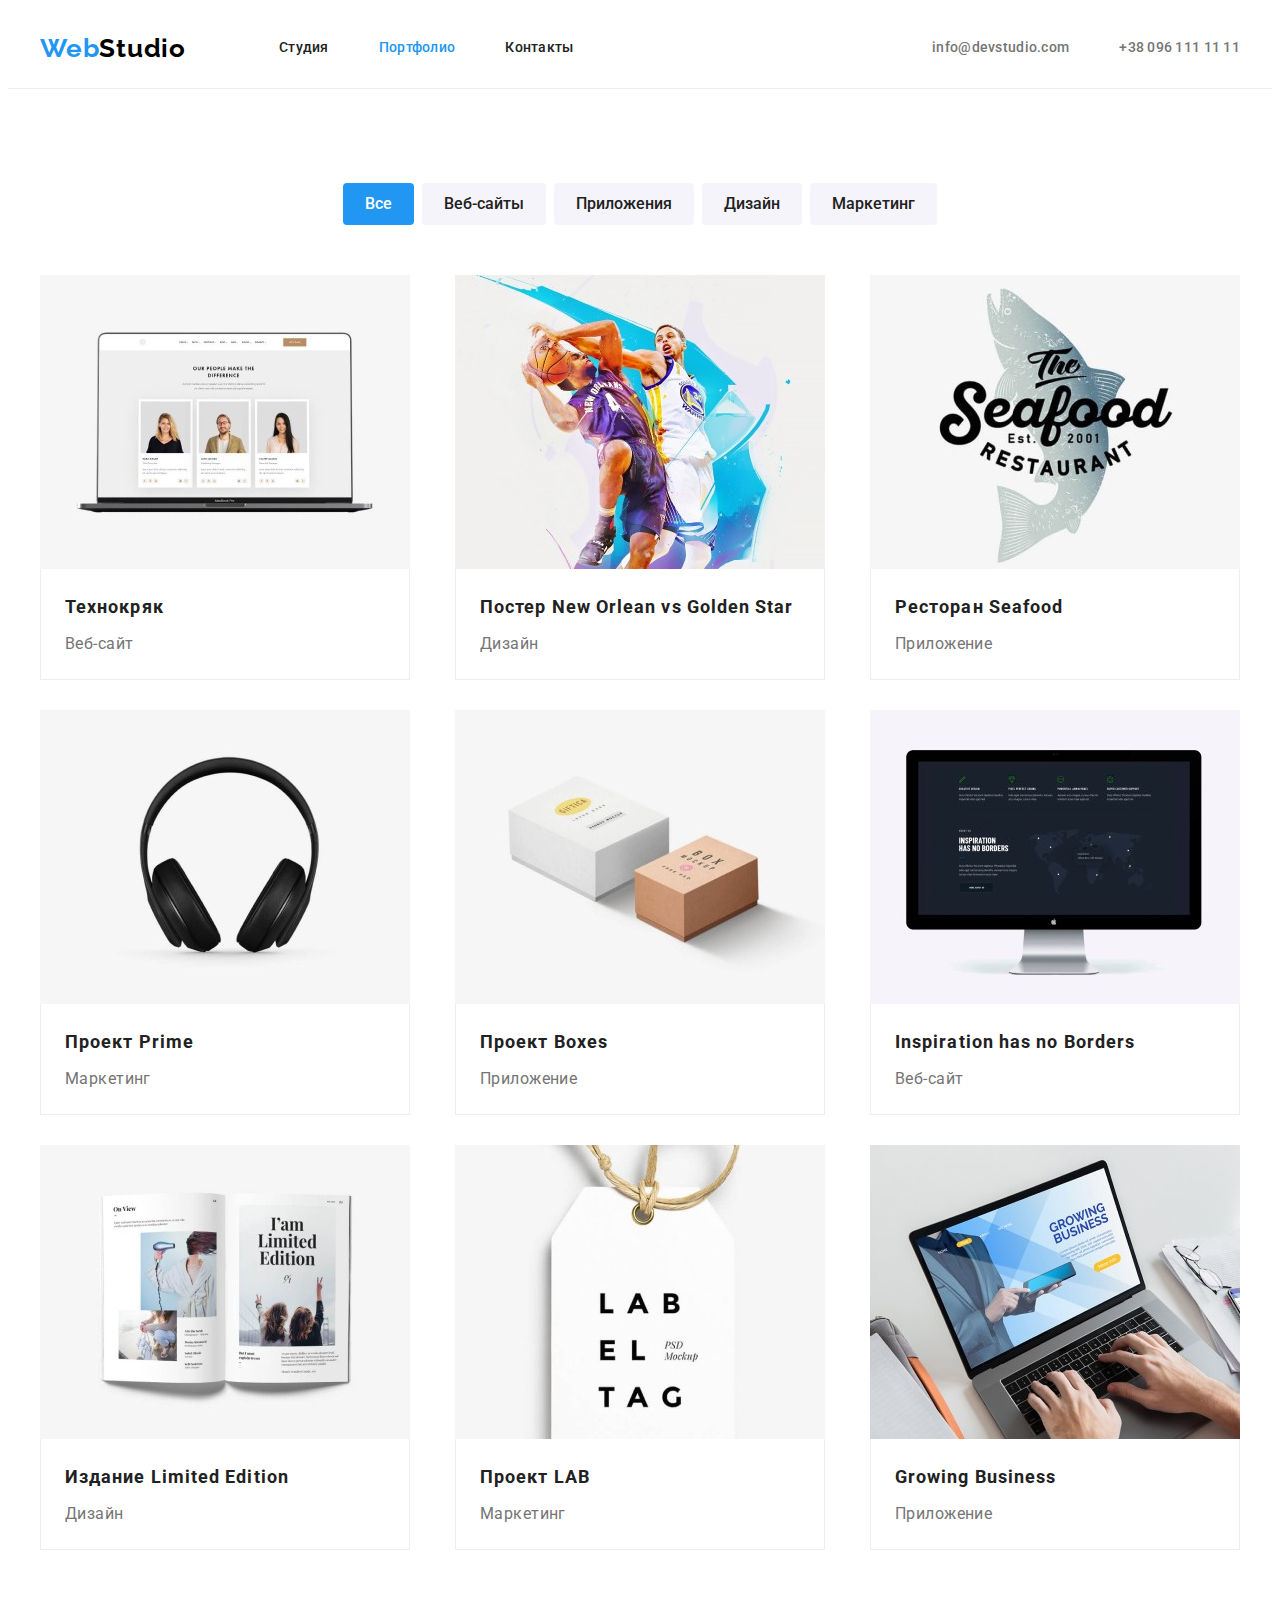
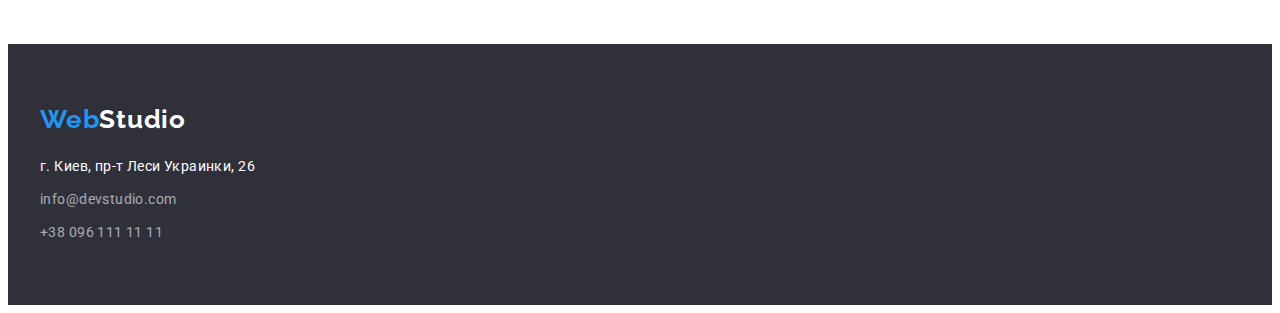
==== commit c96343c5: "corrected 2" ====
--- a/portfolio.html
+++ b/portfolio.html
@@ -59,9 +59,7 @@
             <li class="item"><button class="btn" type="button">Дизайн</button></li>
             <li class="item"><button class="btn" type="button">Маркетинг</button></li>
           </ul>
-        </div>
-        <!-- Картки вибіркового перегляду  -->
-        <div class="container">
+          <!-- Картки вибіркового перегляду  -->
           <ul class="list cards">
             <li class="item">
               <a class="card" href="">
@@ -160,7 +158,7 @@
       <div class="container">
         <a class="logo" href="./index.html">Web<span class="logo-white">Studio</span> </a>
         <address class="address" id="contacts">
-            <ul class="list ads">
+          <ul class="list ads">
             <li class="item">
               <a
                 class="map"
@@ -170,7 +168,9 @@
                 >г. Киев, пр-т Леси Украинки, 26</a
               >
             </li>
-            <li class="item"><a class="mail" href="mailto:info@devstudio.com">info@devstudio.com</a></li>
+            <li class="item">
+              <a class="mail" href="mailto:info@devstudio.com">info@devstudio.com</a>
+            </li>
             <li class="item"><a class="tel" href="tel:380961111111">+38 096 111 11 11</a></li>
           </ul>
         </address>
--- a/css/styles.css
+++ b/css/styles.css
@@ -111,6 +111,7 @@
     align-items: center;
 }
 .contacts {
+    display: block;
     padding-top: 32px;
     padding-bottom: 32px;
 
@@ -223,7 +224,7 @@
 
 /* Секція "Чим ми займаємось" */
 .works{
-    padding-bottom: 150px;
+    padding-bottom: 94px;
 }
 .works .section-title,
 .comand .section-title {
@@ -281,7 +282,6 @@
 }
 .ads .item{
     display: block;
-    width: 230px;
     margin-bottom: 9px;
 }
 .ads .item:last-child{
